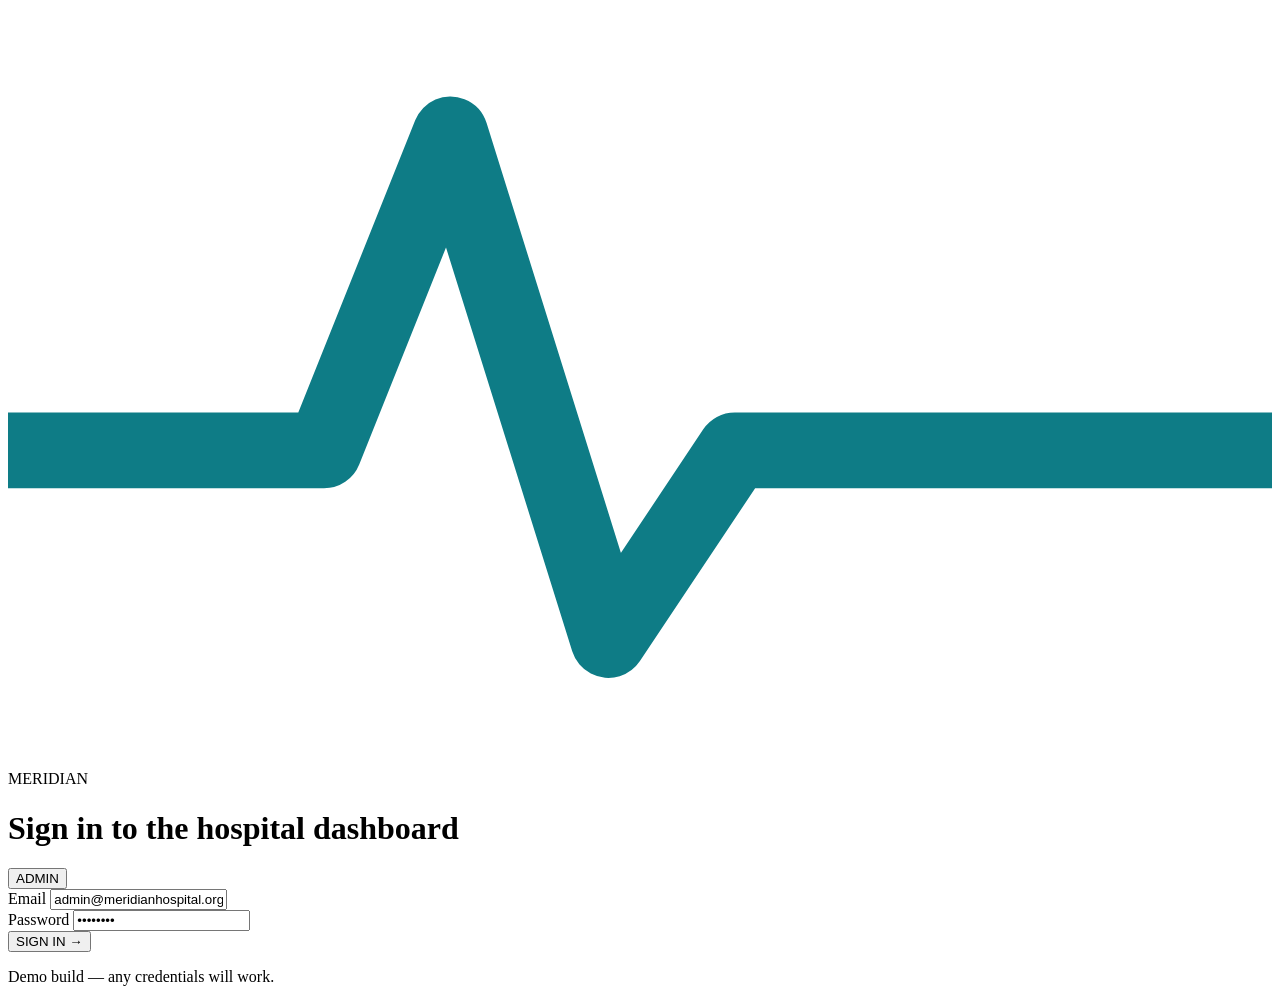
==== index.html @ 867aad8c "Create login page structure" ====
<!DOCTYPE html>
<html lang="en">
<head>
<meta charset="UTF-8">
<meta name="viewport" content="width=device-width, initial-scale=1.0">
<title>Meridian &mdash; Sign In</title>
<link rel="preconnect" href="https://fonts.googleapis.com">
<link href="https://fonts.googleapis.com/css2?family=IBM+Plex+Mono:wght@400;500;600;700&family=IBM+Plex+Sans:wght@400;500;600;700&display=swap" rel="stylesheet">
<link rel="stylesheet" href="css/style.css">
</head>
<body>

<div class="login-page">
  <div class="login-card">
    <div class="login-mark">
      <svg viewBox="0 0 40 24" xmlns="http://www.w3.org/2000/svg"><polyline points="0,14 10,14 14,4 19,20 23,14 40,14" fill="none" stroke="#0E7C86" stroke-width="2.4" stroke-linecap="round" stroke-linejoin="round"/></svg>
      <span>MERIDIAN</span>
    </div>
    <h1>Sign in to the hospital dashboard</h1>

    <div class="role-row">
      <button type="button" class="role-btn active" data-role="Administrator">ADMIN</button>
      <!-- <button type="button" class="role-btn" data-role="Doctor">DOCTOR</button>
      <button type="button" class="role-btn" data-role="Receptionist">RECEPTION</button> -->
    </div>

    <div class="field">
      <label>Email</label>
      <input id="login-email" type="text" placeholder="you@meridianhospital.org" value="admin@meridianhospital.org">
    </div>
    <div class="field">
      <label>Password</label>
      <input id="login-pass" type="password" placeholder="********" value="********">
    </div>

    <button class="login-btn" id="login-btn">SIGN IN &rarr;</button>
    <p class="login-note">Demo build &mdash; any credentials will work.</p>
  </div>
</div>

<script>
  let selectedRole = "Administrator";

  document.querySelectorAll('.role-btn').forEach(btn=>{
    btn.addEventListener('click', ()=>{
      document.querySelectorAll('.role-btn').forEach(b=>b.classList.remove('active'));
      btn.classList.add('active');
      selectedRole = btn.dataset.role;
    });
  });

  document.getElementById('login-btn').addEventListener('click', ()=>{
    // Pass the chosen role to the dashboard via the URL.
    // No real authentication here -- this is a UI-only demo.
    window.location.href = "dashboard.html?role=" + encodeURIComponent(selectedRole);
  });
</script>
</body>
</html>
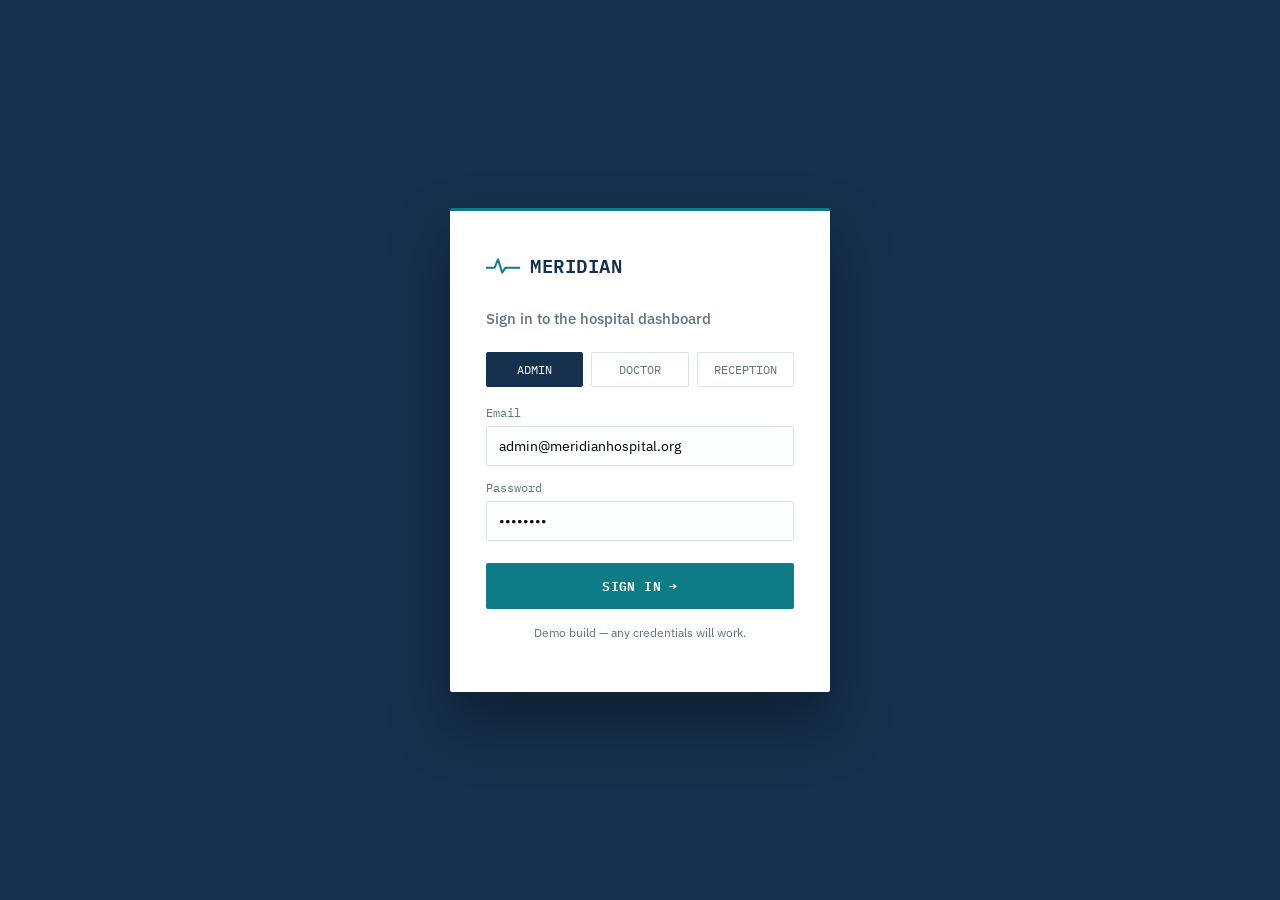
==== commit 9615902c: "Update index.html" ====
--- a/index.html
+++ b/index.html
@@ -20,8 +20,8 @@
 
     <div class="role-row">
       <button type="button" class="role-btn active" data-role="Administrator">ADMIN</button>
-      <!-- <button type="button" class="role-btn" data-role="Doctor">DOCTOR</button>
-      <button type="button" class="role-btn" data-role="Receptionist">RECEPTION</button> -->
+      <button type="button" class="role-btn" data-role="Doctor">DOCTOR</button>
+      <button type="button" class="role-btn" data-role="Receptionist">RECEPTION</button> 
     </div>
 
     <div class="field">
--- a/css/style.css
+++ b/css/style.css
@@ -0,0 +1,248 @@
+:root{
+  --bg:#F5F8F7;
+  --ink:#15304C;
+  --ink-light:#2A4D73;
+  --ink-border:#2C4A6B;
+  --ink-muted:#A9C0D6;
+  --ink-muted-2:#7C93AA;
+  --teal:#0E7C86;
+  --teal-dim:#0E7C8622;
+  --coral:#E1584A;
+  --coral-dim:#E1584A1c;
+  --slate:#5B7480;
+  --line:#DCE3E2;
+  --card:#FFFFFF;
+  --amber:#C68A2E;
+  --amber-dim:#C68A2E1c;
+}
+*{box-sizing:border-box;}
+body{margin:0;background:var(--bg);color:var(--ink);font-family:'IBM Plex Sans',sans-serif;}
+.mono{font-family:'IBM Plex Mono',monospace;}
+::selection{background:var(--teal);color:#fff;}
+
+/* ---------- LOGIN PAGE ---------- */
+.login-page{
+  min-height:100vh;display:flex;align-items:center;justify-content:center;background:var(--ink);
+}
+.login-card{
+  background:var(--card);width:380px;max-width:90vw;border-radius:2px;
+  padding:40px 36px;border-top:3px solid var(--teal);
+  box-shadow:0 30px 60px rgba(0,0,0,.35);
+}
+.login-mark{display:flex;align-items:center;gap:10px;margin-bottom:28px;}
+.login-mark svg{width:34px;height:20px;}
+.login-mark span{font-family:'IBM Plex Mono';font-weight:600;font-size:19px;letter-spacing:.5px;}
+.login-card h1{font-size:15px;font-weight:500;color:var(--slate);margin:0 0 24px;}
+.role-row{display:flex;gap:8px;margin-bottom:18px;}
+.role-btn{
+  flex:1;padding:9px 4px;font-family:'IBM Plex Mono';font-size:11.5px;
+  border:1px solid var(--line);background:#fff;color:var(--slate);
+  cursor:pointer;border-radius:2px;transition:.15s;
+}
+.role-btn.active{background:var(--ink);color:#fff;border-color:var(--ink);}
+.field{margin-bottom:14px;}
+.field label{display:block;font-size:11.5px;color:var(--slate);margin-bottom:6px;font-family:'IBM Plex Mono';}
+.field input{
+  width:100%;padding:10px 12px;border:1px solid var(--line);border-radius:2px;
+  font-family:'IBM Plex Sans';font-size:14px;background:#FCFDFD;
+}
+.field input:focus{outline:none;border-color:var(--teal);}
+.login-btn{
+  width:100%;padding:12px;background:var(--teal);color:#fff;border:none;
+  font-family:'IBM Plex Mono';font-size:13px;font-weight:600;letter-spacing:.4px;
+  border-radius:2px;cursor:pointer;margin-top:8px;transition:.15s;
+}
+.login-btn:hover{background:#0a636c;}
+.login-note{font-size:11.5px;color:var(--slate);margin-top:16px;text-align:center;}
+
+/* ---------- APP SHELL ---------- */
+#app{display:grid;min-height:100vh;grid-template-columns:220px 1fr;}
+.sidebar{
+  background:var(--ink);color:var(--ink-muted);padding:22px 16px;
+  display:flex;flex-direction:column;position:sticky;top:0;height:100vh;
+}
+.brand{display:flex;align-items:center;gap:9px;padding:0 6px 22px;border-bottom:1px solid var(--ink-border);margin-bottom:18px;}
+.brand svg{width:28px;height:16px;flex-shrink:0;}
+.brand span{font-family:'IBM Plex Mono';font-weight:600;font-size:16px;letter-spacing:.4px;color:#fff;}
+nav.navlist{display:flex;flex-direction:column;gap:2px;flex:1;}
+.navlink{
+  display:flex;align-items:center;gap:10px;padding:10px 12px;border-radius:3px;
+  color:var(--ink-muted);font-size:13.5px;cursor:pointer;transition:.15s;border-left:2px solid transparent;
+}
+.navlink svg{width:16px;height:16px;flex-shrink:0;opacity:.85;}
+.navlink:hover{background:var(--ink-light);color:#fff;}
+.navlink.active{background:var(--ink-light);color:#fff;border-left:2px solid var(--teal);}
+.side-foot{border-top:1px solid var(--ink-border);padding-top:14px;font-size:11px;color:var(--ink-muted-2);font-family:'IBM Plex Mono';display:flex;justify-content:space-between;}
+
+.main{padding:26px 34px 60px;max-width:1400px;}
+.topbar{display:flex;justify-content:space-between;align-items:center;margin-bottom:26px;gap:20px;}
+.topbar .search{
+  flex:1;max-width:360px;display:flex;align-items:center;gap:8px;
+  background:#fff;border:1px solid var(--line);border-radius:2px;padding:9px 12px;
+}
+.topbar .search input{border:none;outline:none;font-family:'IBM Plex Sans';font-size:13.5px;width:100%;background:transparent;}
+.topbar .search svg{width:15px;height:15px;color:var(--slate);flex-shrink:0;}
+.userchip{display:flex;align-items:center;gap:10px;}
+.userchip .avatar{
+  width:34px;height:34px;border-radius:50%;background:var(--teal);color:#fff;
+  display:flex;align-items:center;justify-content:center;font-family:'IBM Plex Mono';font-size:13px;font-weight:600;
+}
+.userchip .who{font-size:13px;line-height:1.3;}
+.userchip .who b{display:block;font-size:13.5px;}
+.userchip .who span{color:var(--slate);font-size:11.5px;font-family:'IBM Plex Mono';}
+.logout{margin-left:12px;font-size:11.5px;color:var(--slate);cursor:pointer;font-family:'IBM Plex Mono';border:1px solid var(--line);padding:6px 10px;border-radius:2px;background:#fff;text-decoration:none;}
+.logout:hover{border-color:var(--coral);color:var(--coral);}
+
+.section{display:none;}
+.section.active{display:block;}
+
+/* ---------- PULSE HERO ---------- */
+.hero{
+  background:var(--ink);border-radius:3px;padding:22px 26px 14px;color:#fff;
+  margin-bottom:24px;position:relative;overflow:hidden;
+}
+.hero-top{display:flex;justify-content:space-between;align-items:flex-start;position:relative;z-index:2;}
+.hero-top h2{margin:0 0 4px;font-size:19px;font-weight:600;}
+.hero-top p{margin:0;color:var(--ink-muted);font-size:13px;}
+.hero-clock{font-family:'IBM Plex Mono';text-align:right;color:var(--ink-muted);font-size:13px;}
+.hero-clock b{display:block;font-size:20px;color:#fff;}
+.pulse-wrap{height:52px;margin-top:8px;position:relative;z-index:2;}
+.pulse-wrap svg{width:100%;height:100%;display:block;}
+.pulse-line{fill:none;stroke:var(--teal);stroke-width:2;stroke-linecap:round;stroke-linejoin:round;
+  stroke-dasharray:600; stroke-dashoffset:600; animation:draw 3.4s linear infinite;}
+@keyframes draw{ to { stroke-dashoffset:-600; } }
+@media (prefers-reduced-motion: reduce){ .pulse-line{animation:none;stroke-dashoffset:0;} }
+
+/* ---------- STAT CARDS ---------- */
+.grid-stats{display:grid;grid-template-columns:repeat(6,1fr);gap:14px;margin-bottom:24px;}
+.stat-card{
+  background:var(--card);border:1px solid var(--line);border-radius:3px;padding:16px 16px 14px;
+  position:relative;transition:transform .2s ease, box-shadow .2s ease, border-color .2s ease;
+}
+.stat-card:hover{
+  transform:translateY(-3px);
+  box-shadow:0 10px 24px rgba(21,48,76,.12);
+  border-color:#c7d6e0;
+}
+.stat-card .label{font-size:11px;color:var(--slate);font-family:'IBM Plex Mono';text-transform:uppercase;letter-spacing:.4px;display:flex;align-items:center;gap:6px;}
+.dot{width:6px;height:6px;border-radius:50%;background:var(--teal);display:inline-block;animation:blip 1.8s ease-in-out infinite;flex-shrink:0;}
+@keyframes blip{0%,100%{opacity:1;}50%{opacity:.25;}}
+.stat-card .value{font-family:'IBM Plex Mono';font-size:26px;font-weight:600;margin-top:8px;}
+.stat-card .delta{font-size:11px;margin-top:4px;color:var(--teal);font-family:'IBM Plex Mono';}
+.stat-card .delta.down{color:var(--coral);}
+.stat-card.alert{border-top:2px solid var(--coral);}
+.stat-card.alert .dot{background:var(--coral);}
+
+.grid-2{display:grid;grid-template-columns:1.4fr 1fr;gap:16px;margin-bottom:16px;}
+.grid-3{display:grid;grid-template-columns:1fr 1fr 1fr;gap:16px;margin-bottom:16px;}
+.panel{background:var(--card);border:1px solid var(--line);border-radius:3px;padding:18px 20px;transition:transform .2s ease, box-shadow .2s ease, border-color .2s ease;}
+.panel:hover{transform:translateY(-3px);box-shadow:0 12px 28px rgba(21,48,76,.13);border-color:#c7d6e0;}
+.panel h3{margin:0 0 4px;font-size:14.5px;font-weight:600;}
+.panel .sub{font-size:11.5px;color:var(--slate);margin:0 0 14px;font-family:'IBM Plex Mono';}
+.panel canvas{max-height:230px;}
+.bed-box{
+  flex:1;min-width:140px;padding:12px;border:1px solid var(--line);border-radius:2px;
+  transition:transform .2s ease, box-shadow .2s ease, border-color .2s ease;
+}
+.bed-box:hover{transform:translateY(-2px);box-shadow:0 8px 18px rgba(21,48,76,.1);border-color:var(--teal);}
+
+/* ---------- SECTION HEADERS ---------- */
+.sec-head{display:flex;justify-content:space-between;align-items:center;margin-bottom:18px;}
+.sec-head h2{margin:0;font-size:19px;}
+.sec-head p{margin:2px 0 0;color:var(--slate);font-size:13px;}
+.btn{
+  font-family:'IBM Plex Mono';font-size:12.5px;font-weight:600;background:var(--teal);color:#fff;
+  border:none;padding:10px 16px;border-radius:2px;cursor:pointer;letter-spacing:.3px;
+}
+.btn:hover{background:#0a636c;}
+.btn.ghost{background:#fff;color:var(--ink);border:1px solid var(--line);}
+.btn.ghost:hover{border-color:var(--ink);}
+
+/* ---------- TABLE ---------- */
+.toolbar{display:flex;gap:10px;margin-bottom:16px;align-items:center;}
+.toolbar input, .toolbar select{
+  padding:9px 12px;border:1px solid var(--line);border-radius:2px;font-family:'IBM Plex Sans';font-size:13px;background:#fff;
+}
+table{width:100%;border-collapse:collapse;background:var(--card);border:1px solid var(--line);border-radius:3px;overflow:hidden;}
+thead th{
+  text-align:left;font-family:'IBM Plex Mono';font-size:10.5px;text-transform:uppercase;letter-spacing:.4px;
+  color:var(--slate);padding:12px 16px;border-bottom:1px solid var(--line);background:#F9FBFA;
+}
+tbody td{padding:12px 16px;border-bottom:1px solid var(--line);font-size:13.5px;}
+tbody tr:last-child td{border-bottom:none;}
+tbody tr:hover{background:#F9FBFA;}
+.badge{font-family:'IBM Plex Mono';font-size:11px;padding:3px 9px;border-radius:10px;display:inline-block;}
+.badge.green{background:var(--teal-dim);color:var(--teal);}
+.badge.amber{background:var(--amber-dim);color:var(--amber);}
+.badge.red{background:var(--coral-dim);color:var(--coral);}
+.row-actions{display:flex;gap:6px;}
+.icon-btn{
+  width:28px;height:28px;border:1px solid var(--line);background:#fff;border-radius:2px;
+  display:flex;align-items:center;justify-content:center;cursor:pointer;color:var(--slate);
+}
+.icon-btn:hover{border-color:var(--teal);color:var(--teal);}
+.icon-btn.danger:hover{border-color:var(--coral);color:var(--coral);}
+
+/* ---------- DOCTOR CARDS ---------- */
+.doc-grid{display:grid;grid-template-columns:repeat(4,1fr);gap:16px;}
+.doc-card{background:var(--card);border:1px solid var(--line);border-radius:3px;padding:18px;transition:transform .2s ease, box-shadow .2s ease, border-color .2s ease;}
+.doc-card:hover{transform:translateY(-3px);box-shadow:0 10px 24px rgba(21,48,76,.12);border-color:#c7d6e0;}
+.doc-card .top{display:flex;gap:12px;align-items:center;margin-bottom:12px;}
+.doc-avatar{width:44px;height:44px;border-radius:50%;background:var(--ink);color:#fff;display:flex;align-items:center;justify-content:center;font-family:'IBM Plex Mono';font-weight:600;}
+.doc-card h4{margin:0;font-size:14.5px;}
+.doc-card .dept{font-size:11.5px;color:var(--slate);font-family:'IBM Plex Mono';}
+.doc-meta{display:flex;justify-content:space-between;font-size:12px;color:var(--slate);border-top:1px solid var(--line);padding-top:10px;margin-top:4px;}
+.avail-tag{font-family:'IBM Plex Mono';font-size:10.5px;padding:2px 8px;border-radius:10px;}
+.avail-tag.on{background:var(--teal-dim);color:var(--teal);}
+.avail-tag.off{background:var(--coral-dim);color:var(--coral);}
+
+/* ---------- FORM (appointments) ---------- */
+.form-card{background:var(--card);border:1px solid var(--line);border-radius:3px;padding:20px;}
+.form-grid{display:grid;grid-template-columns:1fr 1fr;gap:14px;}
+.field2 label{display:block;font-size:11.5px;color:var(--slate);margin-bottom:6px;font-family:'IBM Plex Mono';}
+.field2 input, .field2 select{width:100%;padding:10px 12px;border:1px solid var(--line);border-radius:2px;font-size:13.5px;font-family:'IBM Plex Sans';background:#fff;}
+
+/* ---------- MODAL ---------- */
+.modal-overlay{
+  position:fixed;inset:0;background:rgba(21,48,76,.6);z-index:300;
+  display:none;align-items:center;justify-content:center;
+}
+.modal-overlay.show{display:flex;}
+.modal-card{
+  background:var(--card);width:440px;max-width:92vw;border-radius:3px;
+  padding:24px 26px;border-top:3px solid var(--teal);
+  box-shadow:0 30px 60px rgba(0,0,0,.35);max-height:88vh;overflow-y:auto;
+}
+.modal-head{display:flex;justify-content:space-between;align-items:center;margin-bottom:18px;}
+.modal-head h3{margin:0;font-size:16px;}
+.modal-close{
+  width:26px;height:26px;border:1px solid var(--line);background:#fff;border-radius:2px;
+  display:flex;align-items:center;justify-content:center;cursor:pointer;color:var(--slate);font-size:14px;
+}
+.modal-close:hover{border-color:var(--coral);color:var(--coral);}
+.modal-actions{display:flex;gap:10px;margin-top:18px;}
+.modal-actions .btn{flex:1;}
+
+.toast{
+  position:fixed;bottom:24px;right:24px;background:var(--ink);color:#fff;padding:13px 18px;
+  border-radius:3px;font-size:13px;font-family:'IBM Plex Mono';border-left:3px solid var(--teal);
+  box-shadow:0 10px 30px rgba(0,0,0,.25);transform:translateY(20px);opacity:0;transition:.25s;z-index:200;
+}
+.toast.show{transform:translateY(0);opacity:1;}
+
+@media (max-width:1100px){
+  .grid-stats{grid-template-columns:repeat(3,1fr);}
+  .grid-2, .grid-3{grid-template-columns:1fr;}
+  .doc-grid{grid-template-columns:repeat(2,1fr);}
+  .form-grid{grid-template-columns:1fr;}
+}
+@media (max-width:720px){
+  #app{grid-template-columns:1fr;}
+  .sidebar{position:relative;height:auto;flex-direction:row;overflow-x:auto;}
+  .brand{border:none;margin:0;padding:0 10px 0 0;}
+  nav.navlist{flex-direction:row;}
+  .side-foot{display:none;}
+  .grid-stats{grid-template-columns:repeat(2,1fr);}
+  .doc-grid{grid-template-columns:1fr;}
+  .main{padding:18px;}
+}
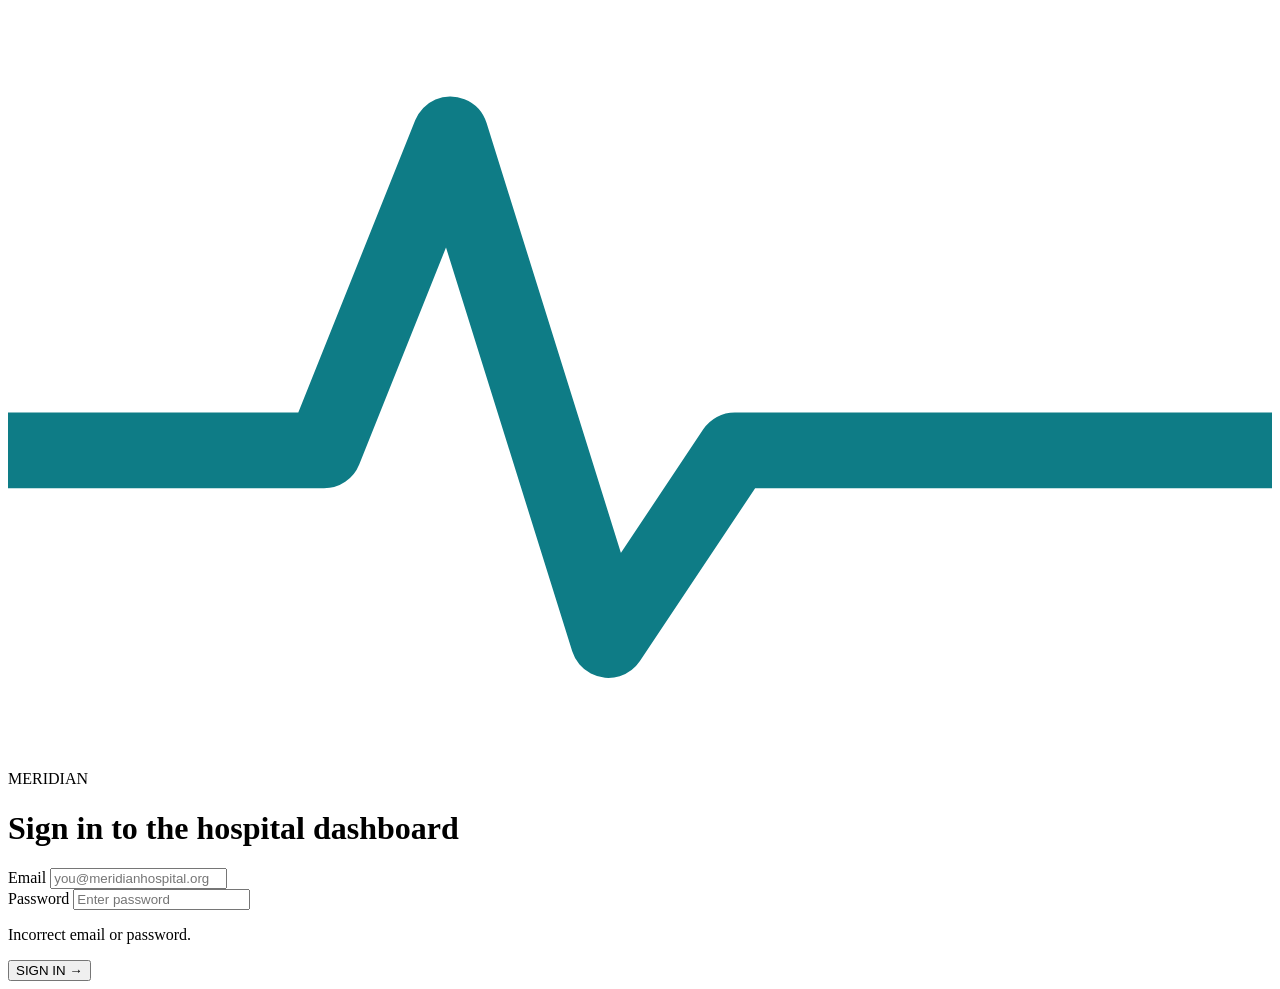
==== commit f1efa0b2: "Deleted the files" ====
--- a/index.html
+++ b/index.html
@@ -7,6 +7,7 @@
 <link rel="preconnect" href="https://fonts.googleapis.com">
 <link href="https://fonts.googleapis.com/css2?family=IBM+Plex+Mono:wght@400;500;600;700&family=IBM+Plex+Sans:wght@400;500;600;700&display=swap" rel="stylesheet">
 <link rel="stylesheet" href="css/style.css">
+<script src="js/data.js"></script>
 </head>
 <body>
 
@@ -18,41 +19,66 @@
     </div>
     <h1>Sign in to the hospital dashboard</h1>
 
-    <div class="role-row">
-      <button type="button" class="role-btn active" data-role="Administrator">ADMIN</button>
-      <button type="button" class="role-btn" data-role="Doctor">DOCTOR</button>
-      <button type="button" class="role-btn" data-role="Receptionist">RECEPTION</button> 
-    </div>
-
     <div class="field">
       <label>Email</label>
-      <input id="login-email" type="text" placeholder="you@meridianhospital.org" value="admin@meridianhospital.org">
+      <input id="login-email" type="text" placeholder="you@meridianhospital.org">
     </div>
     <div class="field">
       <label>Password</label>
-      <input id="login-pass" type="password" placeholder="********" value="********">
+      <input id="login-pass" type="password" placeholder="Enter password">
     </div>
 
+    <p class="login-error" id="login-error">Incorrect email or password.</p>
+
     <button class="login-btn" id="login-btn">SIGN IN &rarr;</button>
-    <p class="login-note">Demo build &mdash; any credentials will work.</p>
+    <!-- <p class="login-note">
+      Admin: admin@meridianhospital.org / Admin@321123<br>
+      Reception: reception@meridianhospital.org / Reception@321123<br>
+      Doctors: firstname.lastname@meridianhospital.org / Doctor@321123<br>
+      <span style="opacity:.75;">(e.g. anita.rao@meridianhospital.org &mdash; one account per doctor)</span>
+    </p> -->
   </div>
 </div>
 
 <script>
-  let selectedRole = "Administrator";
+  const DOCTOR_PASSWORD = "Doctor@321123";
 
-  document.querySelectorAll('.role-btn').forEach(btn=>{
-    btn.addEventListener('click', ()=>{
-      document.querySelectorAll('.role-btn').forEach(b=>b.classList.remove('active'));
-      btn.classList.add('active');
-      selectedRole = btn.dataset.role;
-    });
+  // Static accounts for Admin and Reception, plus one generated account per doctor
+  // (e.g. "Dr. Anita Rao" -> anita.rao@meridianhospital.org).
+  const ACCOUNTS = {
+    "admin@meridianhospital.org":     { password:"Admin@321123",     role:"Administrator", name:"Admin User" },
+    "reception@meridianhospital.org": { password:"Reception@321123", role:"Receptionist",   name:"Front Desk" },
+  };
+  doctors.forEach(d=>{
+    const emailName = d.name.replace(/^Dr\.\s*/i,'').trim().toLowerCase().split(/\s+/).join('.');
+    ACCOUNTS[emailName + "@meridianhospital.org"] = { password: DOCTOR_PASSWORD, role:"Doctor", name: d.name };
   });
 
+  // Where each role lands immediately after logging in.
+  const LANDING_PAGE = {
+    Administrator: "dashboard.html",
+    Doctor: "patients.html",
+    Receptionist: "appointments.html",
+  };
+
   document.getElementById('login-btn').addEventListener('click', ()=>{
-    // Pass the chosen role to the dashboard via the URL.
-    // No real authentication here -- this is a UI-only demo.
-    window.location.href = "dashboard.html?role=" + encodeURIComponent(selectedRole);
+    const email = document.getElementById('login-email').value.trim().toLowerCase();
+    const password = document.getElementById('login-pass').value;
+    const errorEl = document.getElementById('login-error');
+    const account = ACCOUNTS[email];
+
+    if(account && account.password === password){
+      errorEl.classList.remove('show');
+      sessionStorage.setItem('meridianRole', account.role);
+      sessionStorage.setItem('meridianName', account.name);
+      window.location.href = LANDING_PAGE[account.role];
+    } else {
+      errorEl.classList.add('show');
+    }
+  });
+
+  document.getElementById('login-pass').addEventListener('keydown', (e)=>{
+    if(e.key === 'Enter'){ document.getElementById('login-btn').click(); }
   });
 </script>
 </body>
